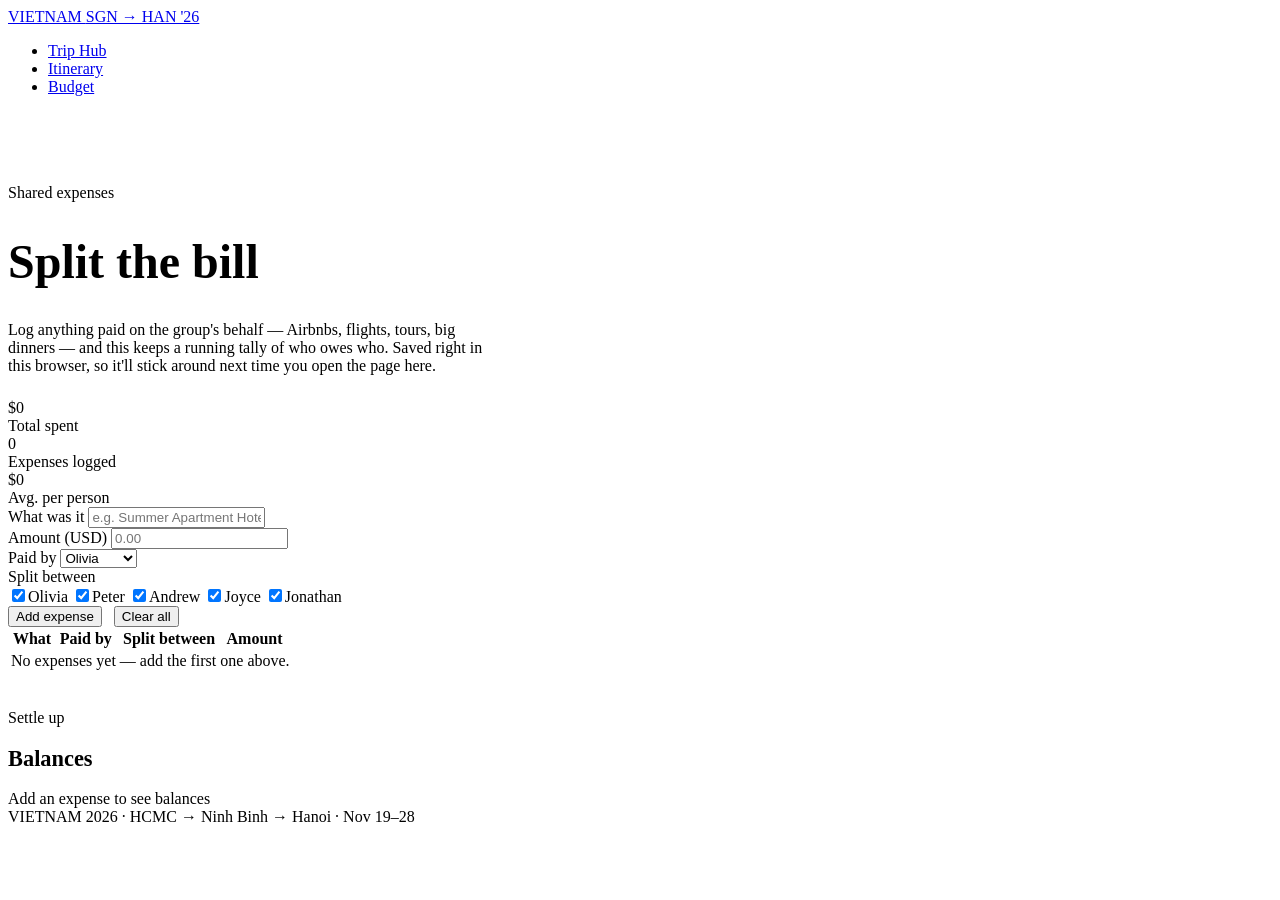
==== budget.html @ 70983800 "Add itinerary and budget pages" ====
<!DOCTYPE html>
<html lang="en">
<head>
<meta charset="UTF-8">
<meta name="viewport" content="width=device-width, initial-scale=1.0">
<title>Budget — Vietnam 2026</title>
<meta name="description" content="Shared expense tracker for the Vietnam 2026 trip.">
<link rel="stylesheet" href="css/style.css">
</head>
<body>

<nav class="site-nav">
  <div class="wrap">
    <a class="nav-brand" href="index.html">VIETNAM <span class="flight-code">SGN&nbsp;→&nbsp;HAN&nbsp;'26</span></a>
    <ul class="nav-links">
      <li><a href="index.html">Trip Hub</a></li>
      <li><a href="itinerary.html">Itinerary</a></li>
      <li><a href="budget.html" aria-current="page">Budget</a></li>
    </ul>
  </div>
</nav>

<header class="wrap" style="padding-top:56px; padding-bottom:8px;">
  <p class="eyebrow">Shared expenses</p>
  <h1 style="font-size:clamp(2rem,4.5vw,3rem); font-weight:600; max-width:22ch;">Split the bill</h1>
  <p style="color:var(--on-indigo-soft); max-width:60ch; margin-top:14px;">Log anything paid on the group's behalf — Airbnbs, flights, tours, big dinners — and this keeps a running tally of who owes who. Saved right in this browser, so it'll stick around next time you open the page here.</p>
</header>

<section class="wrap">
  <div class="budget-panel">

    <div class="budget-summary">
      <div class="stat"><div class="num" id="sum-total">$0</div><div class="stat-label">Total spent</div></div>
      <div class="stat"><div class="num" id="sum-count">0</div><div class="stat-label">Expenses logged</div></div>
      <div class="stat"><div class="num" id="sum-perhead">$0</div><div class="stat-label">Avg. per person</div></div>
    </div>

    <form id="expense-form" class="expense-form" autocomplete="off">
      <div class="full">
        <label for="exp-desc">What was it</label>
        <input type="text" id="exp-desc" placeholder="e.g. Summer Apartment Hotel, 2 nights" required>
      </div>
      <div>
        <label for="exp-amount">Amount (USD)</label>
        <input type="number" id="exp-amount" min="0" step="0.01" placeholder="0.00" required>
      </div>
      <div>
        <label for="exp-payer">Paid by</label>
        <select id="exp-payer" required>
          <option value="Olivia">Olivia</option>
          <option value="Peter">Peter</option>
          <option value="Andrew">Andrew</option>
          <option value="Joyce">Joyce</option>
          <option value="Jonathan">Jonathan</option>
        </select>
      </div>
      <div class="full">
        <label>Split between</label>
        <div class="split-group" id="split-group">
          <label class="split-chip active"><input type="checkbox" value="Olivia" checked>Olivia</label>
          <label class="split-chip active"><input type="checkbox" value="Peter" checked>Peter</label>
          <label class="split-chip active"><input type="checkbox" value="Andrew" checked>Andrew</label>
          <label class="split-chip active"><input type="checkbox" value="Joyce" checked>Joyce</label>
          <label class="split-chip active"><input type="checkbox" value="Jonathan" checked>Jonathan</label>
        </div>
      </div>
      <div class="full" style="display:flex; gap:12px;">
        <button type="submit" class="btn">Add expense</button>
        <button type="button" class="btn ghost" id="clear-all">Clear all</button>
      </div>
    </form>

    <table class="expense-table">
      <thead>
        <tr>
          <th>What</th>
          <th>Paid by</th>
          <th>Split between</th>
          <th class="amount">Amount</th>
          <th></th>
        </tr>
      </thead>
      <tbody id="expense-rows">
        <tr class="empty-row"><td colspan="5">No expenses yet — add the first one above.</td></tr>
      </tbody>
    </table>

    <div class="section-head" style="margin-top:36px; margin-bottom:16px;">
      <p class="eyebrow">Settle up</p>
      <h2 style="font-size:1.4rem;">Balances</h2>
    </div>
    <div class="balances" id="balances">
      <div class="balance-row"><span class="who">Add an expense to see balances</span></div>
    </div>

  </div>
</section>

<footer>
  <div class="wrap">VIETNAM <span class="gold">2026</span> · HCMC → Ninh Binh → Hanoi · Nov 19–28</div>
</footer>

<script src="js/budget.js"></script>
</body>
</html>
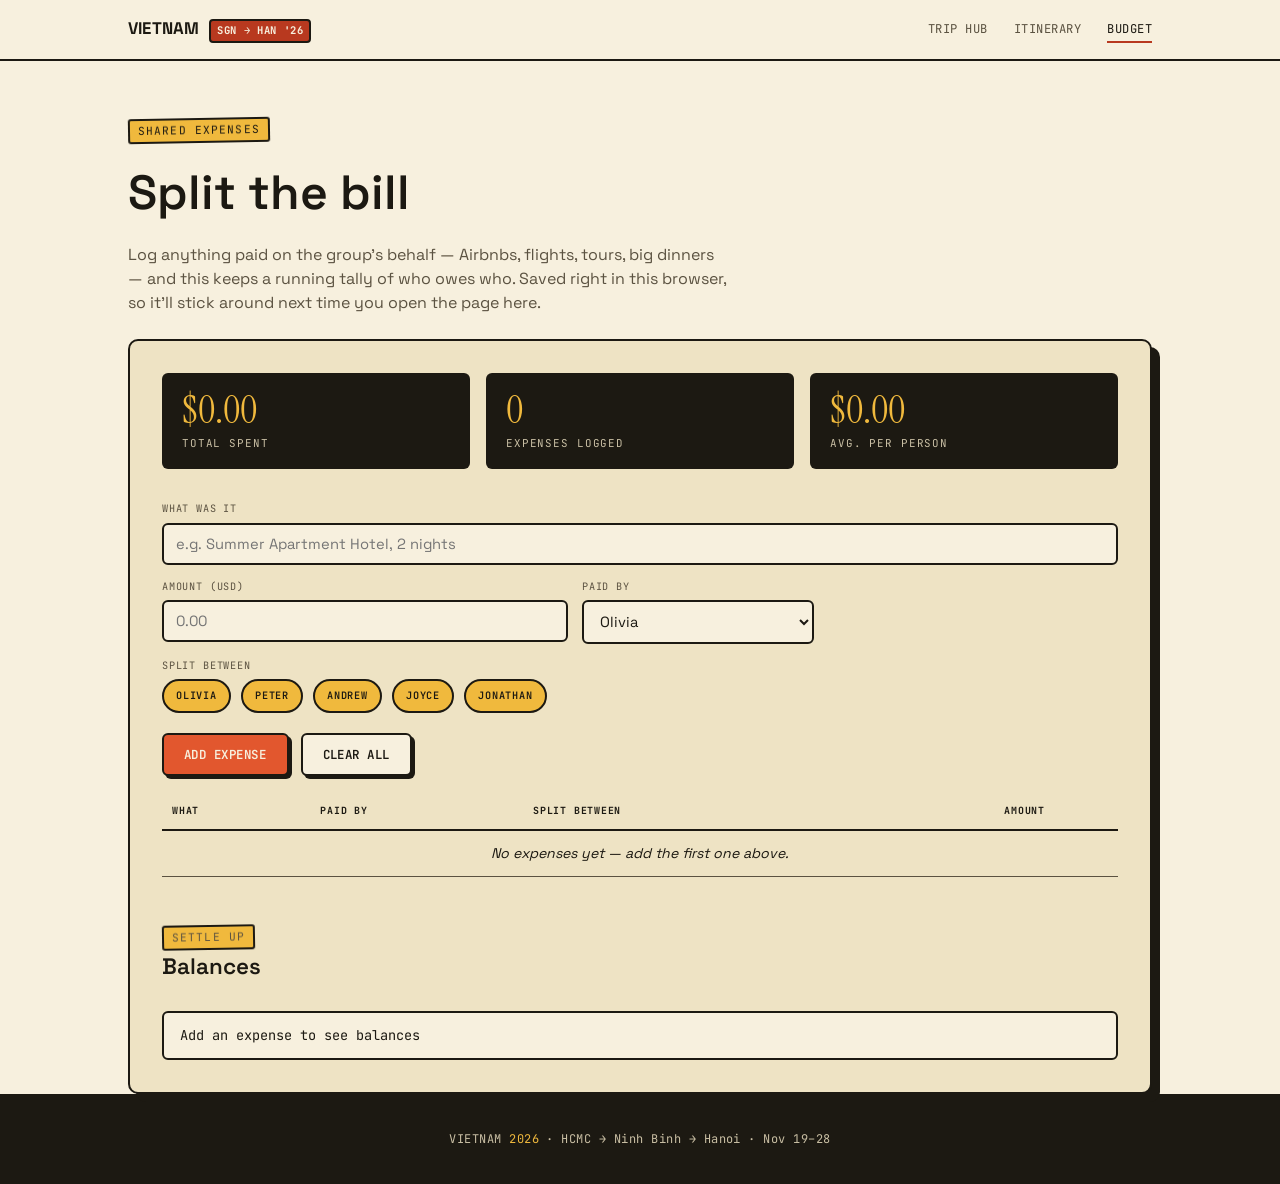
==== commit cff9af9f: "Redesign site as flat riso-print zine instead of dark gradient/glassmorphism Cream paper background," ====
--- a/budget.html
+++ b/budget.html
@@ -23,7 +23,7 @@
 <header class="wrap" style="padding-top:56px; padding-bottom:8px;">
   <p class="eyebrow">Shared expenses</p>
   <h1 style="font-size:clamp(2rem,4.5vw,3rem); font-weight:600; max-width:22ch;">Split the bill</h1>
-  <p style="color:var(--on-indigo-soft); max-width:60ch; margin-top:14px;">Log anything paid on the group's behalf — Airbnbs, flights, tours, big dinners — and this keeps a running tally of who owes who. Saved right in this browser, so it'll stick around next time you open the page here.</p>
+  <p style="color:var(--ink-soft); max-width:60ch; margin-top:14px;">Log anything paid on the group's behalf — Airbnbs, flights, tours, big dinners — and this keeps a running tally of who owes who. Saved right in this browser, so it'll stick around next time you open the page here.</p>
 </header>
 
 <section class="wrap">
--- a/css/style.css
+++ b/css/style.css
@@ -0,0 +1,689 @@
+/* ==========================================================================
+   Vietnam 2026 — design tokens
+   Riso-print travel zine: flat inks on cream paper, hard borders,
+   offset "sticker" shadows instead of blur/gradient, passport-stamp motifs.
+   ========================================================================== */
+
+@import url('https://fonts.googleapis.com/css2?family=Instrument+Serif:ital@0;1&family=Space+Grotesk:wght@400;500;600;700&family=JetBrains+Mono:wght@400;500;600;700&display=swap');
+
+:root{
+  --paper:#F7F0DE;
+  --paper-2:#EEE3C4;
+  --paper-3:#E4D6AC;
+
+  --ink:#1C1912;
+  --ink-soft:#5B5241;
+
+  --red:#B8391F;
+  --red-bright:#E2572E;
+  --teal:#1F5C52;
+  --teal-bright:#3E8E7E;
+  --gold:#D89B2E;
+  --gold-bright:#F0B93D;
+
+  --on-dark:#F7F0DE;
+  --on-dark-soft:#C9BFA4;
+
+  --radius:6px;
+  --radius-lg:10px;
+
+  --border:2px solid var(--ink);
+  --shadow-sm: 4px 4px 0 var(--ink);
+  --shadow-lg: 8px 8px 0 var(--ink);
+
+  --font-display:'Instrument Serif', serif;
+  --font-head:'Space Grotesk', sans-serif;
+  --font-body:'Space Grotesk', sans-serif;
+  --font-mono:'JetBrains Mono', monospace;
+}
+
+*{ box-sizing:border-box; }
+
+html{ scroll-behavior:smooth; }
+
+body{
+  margin:0;
+  background:var(--paper);
+  background-image:
+    radial-gradient(var(--ink) 0.6px, transparent 0.6px);
+  background-size:22px 22px;
+  background-position:-11px -11px;
+  background-attachment:fixed;
+  color:var(--ink);
+  font-family:var(--font-body);
+  line-height:1.5;
+  -webkit-font-smoothing:antialiased;
+}
+/* dial the dot-grain right down — texture, not pattern */
+body{ background-color:var(--paper); }
+body::before{
+  content:"";
+  position:fixed; inset:0;
+  background-image:radial-gradient(var(--ink) 0.5px, transparent 0.5px);
+  background-size:22px 22px;
+  opacity:0.035;
+  pointer-events:none;
+  z-index:0;
+}
+
+@media (prefers-reduced-motion: reduce){
+  *{ animation-duration:0.001ms !important; animation-iteration-count:1 !important; transition-duration:0.001ms !important; scroll-behavior:auto !important; }
+}
+
+a{ color:inherit; }
+img{ max-width:100%; display:block; }
+
+.wrap{
+  max-width:1080px;
+  margin:0 auto;
+  padding:0 28px;
+  position:relative;
+  z-index:1;
+}
+
+/* ---------- nav ---------- */
+
+.site-nav{
+  position:sticky; top:0; z-index:50;
+  background:var(--paper);
+  border-bottom:var(--border);
+}
+.site-nav .wrap{
+  display:flex; align-items:center; justify-content:space-between;
+  padding-top:16px; padding-bottom:16px;
+}
+.nav-brand{
+  font-family:var(--font-head);
+  font-weight:700;
+  font-size:1.05rem;
+  letter-spacing:0.01em;
+  text-decoration:none;
+  color:var(--ink);
+  display:flex; align-items:baseline; gap:10px;
+}
+.nav-brand .flight-code{
+  font-family:var(--font-mono);
+  font-size:0.66rem;
+  color:var(--paper);
+  background:var(--red);
+  border:2px solid var(--ink);
+  border-radius:4px;
+  padding:2px 6px;
+  letter-spacing:0.06em;
+}
+.nav-links{
+  display:flex; gap:26px;
+  list-style:none; margin:0; padding:0;
+  font-family:var(--font-mono);
+  font-size:0.76rem;
+  letter-spacing:0.04em;
+  text-transform:uppercase;
+}
+.nav-links a{
+  text-decoration:none;
+  color:var(--ink-soft);
+  padding-bottom:4px;
+  border-bottom:2px solid transparent;
+  transition:color .15s ease, border-color .15s ease;
+}
+.nav-links a:hover, .nav-links a[aria-current="page"]{
+  color:var(--ink);
+  border-color:var(--red);
+}
+.nav-links a:focus-visible, a:focus-visible, button:focus-visible, input:focus-visible, select:focus-visible{
+  outline:2px solid var(--red);
+  outline-offset:3px;
+}
+
+/* ---------- section rhythm ---------- */
+
+section{ padding:60px 0; }
+.section-head{ margin-bottom:32px; position:relative; }
+.eyebrow{
+  display:inline-block;
+  font-family:var(--font-mono);
+  font-size:0.7rem;
+  letter-spacing:0.1em;
+  text-transform:uppercase;
+  color:var(--ink);
+  background:var(--gold-bright);
+  border:2px solid var(--ink);
+  border-radius:3px;
+  padding:2px 8px;
+  transform:rotate(-1deg);
+  margin:0 0 14px;
+}
+h1,h2,h3{ font-family:var(--font-head); margin:0; color:var(--ink); font-weight:600; }
+.section-head h2{ font-size:clamp(1.7rem,3.2vw,2.4rem); }
+.section-head p{ color:var(--ink-soft); max-width:56ch; margin:12px 0 0; }
+
+/* ---------- full-bleed color bands ---------- */
+
+.band{ padding:0; position:relative; z-index:1; }
+.band-ink{ background:var(--ink); color:var(--on-dark); }
+.band-ink .wrap{ padding-top:36px; padding-bottom:36px; }
+
+/* ---------- passport stamp badge ---------- */
+
+.stamp{
+  position:absolute;
+  top:-18px; right:34px;
+  display:inline-flex; align-items:center; justify-content:center;
+  width:92px; height:92px;
+  border:2px dashed var(--red);
+  border-radius:50%;
+  font-family:var(--font-mono);
+  font-size:0.6rem;
+  letter-spacing:0.06em;
+  text-transform:uppercase;
+  text-align:center;
+  color:var(--red);
+  background:var(--paper);
+  transform:rotate(11deg);
+  line-height:1.3;
+  flex:none;
+  z-index:2;
+}
+
+/* ---------- boarding pass: HERO ticket ---------- */
+
+.ticket{
+  position:relative;
+  background:var(--paper-2);
+  color:var(--ink);
+  border:var(--border);
+  border-radius:var(--radius-lg);
+  box-shadow:var(--shadow-lg);
+  overflow:hidden;
+  display:grid;
+  grid-template-columns: 1fr 220px;
+  transform:rotate(-0.5deg);
+}
+
+.ticket-main{ padding:36px 40px; }
+.ticket-stub{
+  background:var(--ink);
+  color:var(--paper);
+  padding:36px 28px;
+  display:flex; flex-direction:column; justify-content:space-between;
+  position:relative;
+}
+
+/* perforation between main + stub */
+.ticket-stub::before{
+  content:"";
+  position:absolute; left:0; top:0; bottom:0;
+  width:0;
+  border-left:2px dashed rgba(247,240,222,0.4);
+}
+.ticket-stub::after{
+  content:"";
+  position:absolute; left:-14px; top:-14px;
+  width:28px; height:28px; border-radius:50%;
+  background:var(--paper);
+  border:2px solid var(--ink);
+  box-shadow: 0 calc(100% - 14px) 0 -14px var(--paper), 0 calc(100% - 14px) 0 -14px var(--ink);
+}
+
+.ticket-route{
+  font-family:var(--font-mono);
+  font-size:0.75rem;
+  letter-spacing:0.1em;
+  text-transform:uppercase;
+  color:var(--ink-soft);
+  margin-bottom:6px;
+}
+.ticket-main h1{
+  font-family:var(--font-display);
+  font-weight:400;
+  font-size:clamp(2.3rem,4.8vw,3.6rem);
+  line-height:1.05;
+}
+.ticket-main h1 em{
+  font-style:italic;
+  color:var(--red);
+}
+
+.ticket-cities{
+  display:flex; align-items:center; gap:16px;
+  margin:26px 0 8px;
+  font-family:var(--font-mono);
+}
+.ticket-cities .city-group{ display:flex; gap:8px; flex-wrap:wrap; }
+.ticket-cities .code{
+  font-size:1.4rem; font-weight:700; letter-spacing:0.02em;
+}
+.ticket-cities .arrow{ color:var(--red); font-size:1.3rem; }
+.ticket-cities .plus{ color:var(--ink-soft); font-size:0.9rem; }
+
+.ticket-meta{
+  display:grid;
+  grid-template-columns:repeat(3,auto);
+  gap:26px;
+  margin-top:28px;
+  padding-top:22px;
+  border-top:2px dashed var(--ink);
+  opacity:0.85;
+}
+.ticket-meta div span{ display:block; }
+.ticket-meta .label{
+  font-family:var(--font-mono);
+  font-size:0.64rem;
+  letter-spacing:0.1em;
+  text-transform:uppercase;
+  color:var(--ink-soft);
+  margin-bottom:4px;
+}
+.ticket-meta .value{
+  font-family:var(--font-mono);
+  font-size:1rem;
+  font-weight:600;
+}
+
+.ticket-stub .label{
+  font-family:var(--font-mono);
+  font-size:0.64rem;
+  letter-spacing:0.1em;
+  text-transform:uppercase;
+  color:var(--gold-bright);
+  margin-bottom:6px;
+}
+.ticket-stub .passengers{
+  font-family:var(--font-mono);
+  font-size:0.9rem;
+  line-height:1.9;
+}
+.barcode{
+  height:34px;
+  margin-top:20px;
+  background:repeating-linear-gradient(90deg, var(--paper) 0 2px, transparent 2px 5px, var(--paper) 5px 6px, transparent 6px 9px, var(--paper) 9px 12px, transparent 12px 13px);
+  opacity:0.85;
+}
+
+@media (max-width:720px){
+  .ticket{ grid-template-columns:1fr; transform:none; }
+  .ticket-stub::before{ display:none; }
+  .ticket-stub::after{ display:none; }
+  .ticket-main{ padding:28px 24px; }
+  .ticket-stub{ padding:24px; }
+  .ticket-meta{ grid-template-columns:1fr 1fr; }
+  .stamp{ display:none; }
+}
+
+/* ---------- countdown ---------- */
+
+.countdown{
+  display:flex; gap:14px; flex-wrap:wrap;
+  margin-top:28px;
+}
+.countdown .unit{
+  background:var(--paper);
+  border:2px solid var(--ink);
+  border-radius:var(--radius);
+  box-shadow:3px 3px 0 var(--ink);
+  padding:14px 18px;
+  min-width:80px;
+  text-align:center;
+}
+.countdown .unit:nth-child(2){ background:var(--gold-bright); transform:rotate(-1.5deg); }
+.countdown .unit:nth-child(3){ transform:rotate(1deg); }
+.countdown .unit:nth-child(4){ background:var(--teal-bright); color:var(--paper); transform:rotate(-1deg); }
+.countdown .unit:nth-child(4) .unit-label{ color:var(--paper); opacity:0.8; }
+.countdown .num{
+  font-family:var(--font-mono);
+  font-size:1.8rem;
+  font-weight:700;
+  color:var(--ink);
+  line-height:1;
+}
+.countdown .unit-label{
+  font-family:var(--font-mono);
+  font-size:0.6rem;
+  letter-spacing:0.1em;
+  text-transform:uppercase;
+  color:var(--ink-soft);
+  margin-top:6px;
+}
+
+/* ---------- stat row (lives inside .band-ink) ---------- */
+
+.stat-row{
+  display:grid;
+  grid-template-columns:repeat(auto-fit,minmax(180px,1fr));
+}
+.stat{
+  padding:8px 24px;
+  border-left:1px solid rgba(247,240,222,0.25);
+}
+.stat:first-child{ border-left:none; padding-left:0; }
+.stat .num{
+  font-family:var(--font-display);
+  font-size:2.4rem;
+  font-weight:400;
+  color:var(--gold-bright);
+  line-height:1;
+}
+.stat .stat-label{
+  font-family:var(--font-mono);
+  font-size:0.68rem;
+  letter-spacing:0.08em;
+  text-transform:uppercase;
+  color:var(--on-dark-soft);
+  margin-top:6px;
+}
+
+/* ---------- route map ---------- */
+
+.route-map{
+  background:var(--paper-2);
+  border:var(--border);
+  border-radius:var(--radius-lg);
+  box-shadow:var(--shadow-sm);
+  padding:36px;
+}
+.route-svg{ width:100%; height:auto; }
+.route-stop-label{
+  font-family:var(--font-head);
+  font-size:0.8rem;
+  font-weight:700;
+  fill:var(--ink);
+}
+.route-stop-sub{
+  font-family:var(--font-mono);
+  font-size:0.6rem;
+  fill:var(--ink-soft);
+}
+
+/* ---------- link cards ---------- */
+
+.card-grid{
+  display:grid;
+  grid-template-columns:repeat(auto-fit,minmax(260px,1fr));
+  gap:22px;
+}
+.link-card{
+  display:block;
+  text-decoration:none;
+  background:var(--paper-2);
+  border:var(--border);
+  border-radius:var(--radius-lg);
+  box-shadow:var(--shadow-sm);
+  padding:28px;
+  transition:transform .12s ease, box-shadow .12s ease;
+}
+.link-card:hover{
+  transform:translate(-3px,-3px);
+  box-shadow:7px 7px 0 var(--ink);
+}
+.link-card .eyebrow{ margin-bottom:16px; }
+.link-card h3{ font-size:1.3rem; font-weight:700; color:var(--ink); margin-bottom:8px; }
+.link-card p{ color:var(--ink-soft); margin:0; font-size:0.92rem; }
+.link-card .go{
+  margin-top:18px;
+  font-family:var(--font-mono);
+  font-size:0.75rem;
+  font-weight:600;
+  color:var(--red);
+  letter-spacing:0.04em;
+}
+
+/* ---------- checklist ---------- */
+
+.checklist{
+  list-style:none; margin:0; padding:0;
+  border-top:2px solid var(--ink);
+}
+.checklist li{
+  display:flex; align-items:center; gap:14px;
+  border-bottom:1px solid var(--ink);
+  padding:16px 4px;
+  font-size:0.98rem;
+}
+.checklist li:nth-child(even){ background:var(--paper-2); }
+.checklist li::before{
+  content:"";
+  width:18px; height:18px;
+  border:2px solid var(--ink);
+  border-radius:3px;
+  flex:none;
+}
+.checklist li.done{ color:var(--ink-soft); }
+.checklist li.done::before{
+  background:var(--teal);
+  border-color:var(--teal);
+}
+.checklist li.done span{ text-decoration:line-through; }
+
+/* ---------- itinerary day stubs ---------- */
+
+.day-timeline{
+  display:grid; gap:26px;
+}
+.day-stub{
+  position:relative;
+  background:var(--paper-2);
+  color:var(--ink);
+  border:var(--border);
+  border-radius:var(--radius-lg);
+  box-shadow:var(--shadow-sm);
+  display:grid;
+  grid-template-columns:150px 1fr;
+  overflow:hidden;
+}
+.day-stub:nth-child(odd){ transform:rotate(-0.35deg); }
+.day-stub:nth-child(even){ transform:rotate(0.35deg); }
+.day-stub-date{
+  background:var(--ink);
+  color:var(--paper);
+  padding:24px 20px;
+  display:flex; flex-direction:column; justify-content:center;
+  position:relative;
+  border-right:2px dashed rgba(247,240,222,0.4);
+}
+.day-stub-date .day-num{
+  font-family:var(--font-mono);
+  font-size:0.66rem;
+  letter-spacing:0.1em;
+  text-transform:uppercase;
+  color:var(--gold-bright);
+}
+.day-stub-date .day-date{
+  font-family:var(--font-display);
+  font-size:1.7rem;
+  font-weight:400;
+  margin-top:6px;
+  line-height:1.1;
+}
+.day-stub-body{ padding:24px 28px; }
+.day-stub-body h3{
+  font-size:1.25rem; font-weight:700; color:var(--ink);
+  margin-bottom:4px;
+}
+.day-city{
+  display:inline-block;
+  font-family:var(--font-mono);
+  font-size:0.64rem;
+  letter-spacing:0.08em;
+  text-transform:uppercase;
+  padding:3px 9px;
+  border:2px solid var(--ink);
+  border-radius:20px;
+  margin-bottom:10px;
+  color:var(--ink);
+  background:var(--paper);
+}
+.day-city.hcm{ background:var(--red-bright); color:var(--paper); }
+.day-city.ninhbinh{ background:var(--teal-bright); color:var(--paper); }
+.day-city.hanoi{ background:var(--gold-bright); color:var(--ink); }
+.day-city.transit{ background:var(--paper); color:var(--ink-soft); }
+
+.day-stub ul{
+  margin:10px 0 0; padding-left:18px;
+  font-size:0.92rem; color:var(--ink-soft);
+  display:grid; gap:5px;
+}
+.day-note{
+  margin-top:12px;
+  font-size:0.85rem;
+  font-family:var(--font-display);
+  font-style:italic;
+  font-size:1.05rem;
+  color:var(--red);
+}
+
+@media (max-width:640px){
+  .day-stub, .day-stub:nth-child(odd), .day-stub:nth-child(even){ grid-template-columns:1fr; transform:none; }
+  .day-stub-date{ flex-direction:row; gap:10px; align-items:baseline; border-right:none; border-bottom:2px dashed rgba(247,240,222,0.4); }
+}
+
+/* ---------- budget page ---------- */
+
+.budget-panel{
+  background:var(--paper-2);
+  border:var(--border);
+  border-radius:var(--radius-lg);
+  box-shadow:var(--shadow-lg);
+  padding:32px;
+}
+.budget-summary{
+  display:grid;
+  grid-template-columns:repeat(auto-fit,minmax(150px,1fr));
+  gap:16px;
+  margin-bottom:32px;
+}
+.budget-summary .stat{
+  background:var(--ink);
+  color:var(--on-dark);
+  border-radius:var(--radius);
+  padding:18px 20px;
+  border-left:none;
+}
+.budget-summary .stat .stat-label{ color:var(--on-dark-soft); }
+
+.expense-form{
+  display:grid;
+  grid-template-columns:1.4fr 0.8fr 1fr;
+  gap:14px;
+  margin-bottom:14px;
+}
+.expense-form .full{ grid-column:1 / -1; }
+.expense-form label{
+  display:block;
+  font-family:var(--font-mono);
+  font-size:0.64rem;
+  letter-spacing:0.08em;
+  text-transform:uppercase;
+  color:var(--ink-soft);
+  margin-bottom:6px;
+}
+.expense-form input[type="text"],
+.expense-form input[type="number"],
+.expense-form select{
+  width:100%;
+  background:var(--paper);
+  border:2px solid var(--ink);
+  border-radius:var(--radius);
+  padding:10px 12px;
+  color:var(--ink);
+  font-family:var(--font-body);
+  font-size:0.92rem;
+}
+.split-group{
+  display:flex; flex-wrap:wrap; gap:10px;
+}
+.split-chip{
+  font-family:var(--font-mono);
+  font-size:0.76rem;
+  padding:7px 12px;
+  border-radius:20px;
+  border:2px solid var(--ink);
+  cursor:pointer;
+  user-select:none;
+  color:var(--ink-soft);
+  background:var(--paper);
+  transition:all .12s ease;
+}
+.split-chip input{ display:none; }
+.split-chip.active{
+  background:var(--gold-bright);
+  color:var(--ink);
+  font-weight:600;
+}
+.btn{
+  font-family:var(--font-mono);
+  font-size:0.78rem;
+  font-weight:600;
+  letter-spacing:0.04em;
+  text-transform:uppercase;
+  background:var(--red-bright);
+  color:var(--paper);
+  border:2px solid var(--ink);
+  border-radius:var(--radius);
+  box-shadow:3px 3px 0 var(--ink);
+  padding:11px 20px;
+  cursor:pointer;
+  transition:transform .1s ease, box-shadow .1s ease, background .12s ease;
+}
+.btn:hover{ background:var(--red); }
+.btn:active{ transform:translate(3px,3px); box-shadow:0 0 0 var(--ink); }
+.btn.ghost{
+  background:var(--paper);
+  color:var(--ink);
+}
+.btn.ghost:hover{ background:var(--paper-3); }
+.btn.small{ padding:6px 12px; font-size:0.66rem; box-shadow:2px 2px 0 var(--ink); }
+.btn.small:active{ transform:translate(2px,2px); box-shadow:0 0 0 var(--ink); }
+
+table.expense-table{
+  width:100%;
+  border-collapse:collapse;
+  margin-top:28px;
+  font-size:0.88rem;
+}
+table.expense-table th{
+  text-align:left;
+  font-family:var(--font-mono);
+  font-size:0.62rem;
+  letter-spacing:0.08em;
+  text-transform:uppercase;
+  color:var(--ink);
+  padding:0 10px 10px;
+  border-bottom:2px solid var(--ink);
+}
+table.expense-table td{
+  padding:12px 10px;
+  border-bottom:1px solid var(--ink-soft);
+  color:var(--ink);
+  vertical-align:top;
+}
+table.expense-table tr:nth-child(even) td{ background:var(--paper-3); }
+table.expense-table td.amount, table.expense-table th.amount{ text-align:right; font-family:var(--font-mono); }
+.empty-row td{ text-align:center; color:var(--ink-soft); font-style:italic; padding:32px 0; background:none !important; }
+
+.balances{ margin-top:28px; display:grid; gap:10px; }
+.balance-row{
+  display:flex; justify-content:space-between; align-items:center;
+  background:var(--paper);
+  border:2px solid var(--ink);
+  border-radius:var(--radius);
+  padding:12px 16px;
+  font-family:var(--font-mono);
+  font-size:0.85rem;
+}
+.balance-row .who{ color:var(--ink); }
+.balance-row .amt.owes{ color:var(--red); font-weight:700; }
+.balance-row .amt.owed{ color:var(--teal); font-weight:700; }
+.balance-row .amt.settled{ color:var(--ink-soft); }
+
+/* ---------- footer ---------- */
+
+footer{
+  padding:36px 0;
+  text-align:center;
+  color:var(--on-dark-soft);
+  font-family:var(--font-mono);
+  font-size:0.75rem;
+  letter-spacing:0.04em;
+  background:var(--ink);
+}
+footer .gold{ color:var(--gold-bright); }
